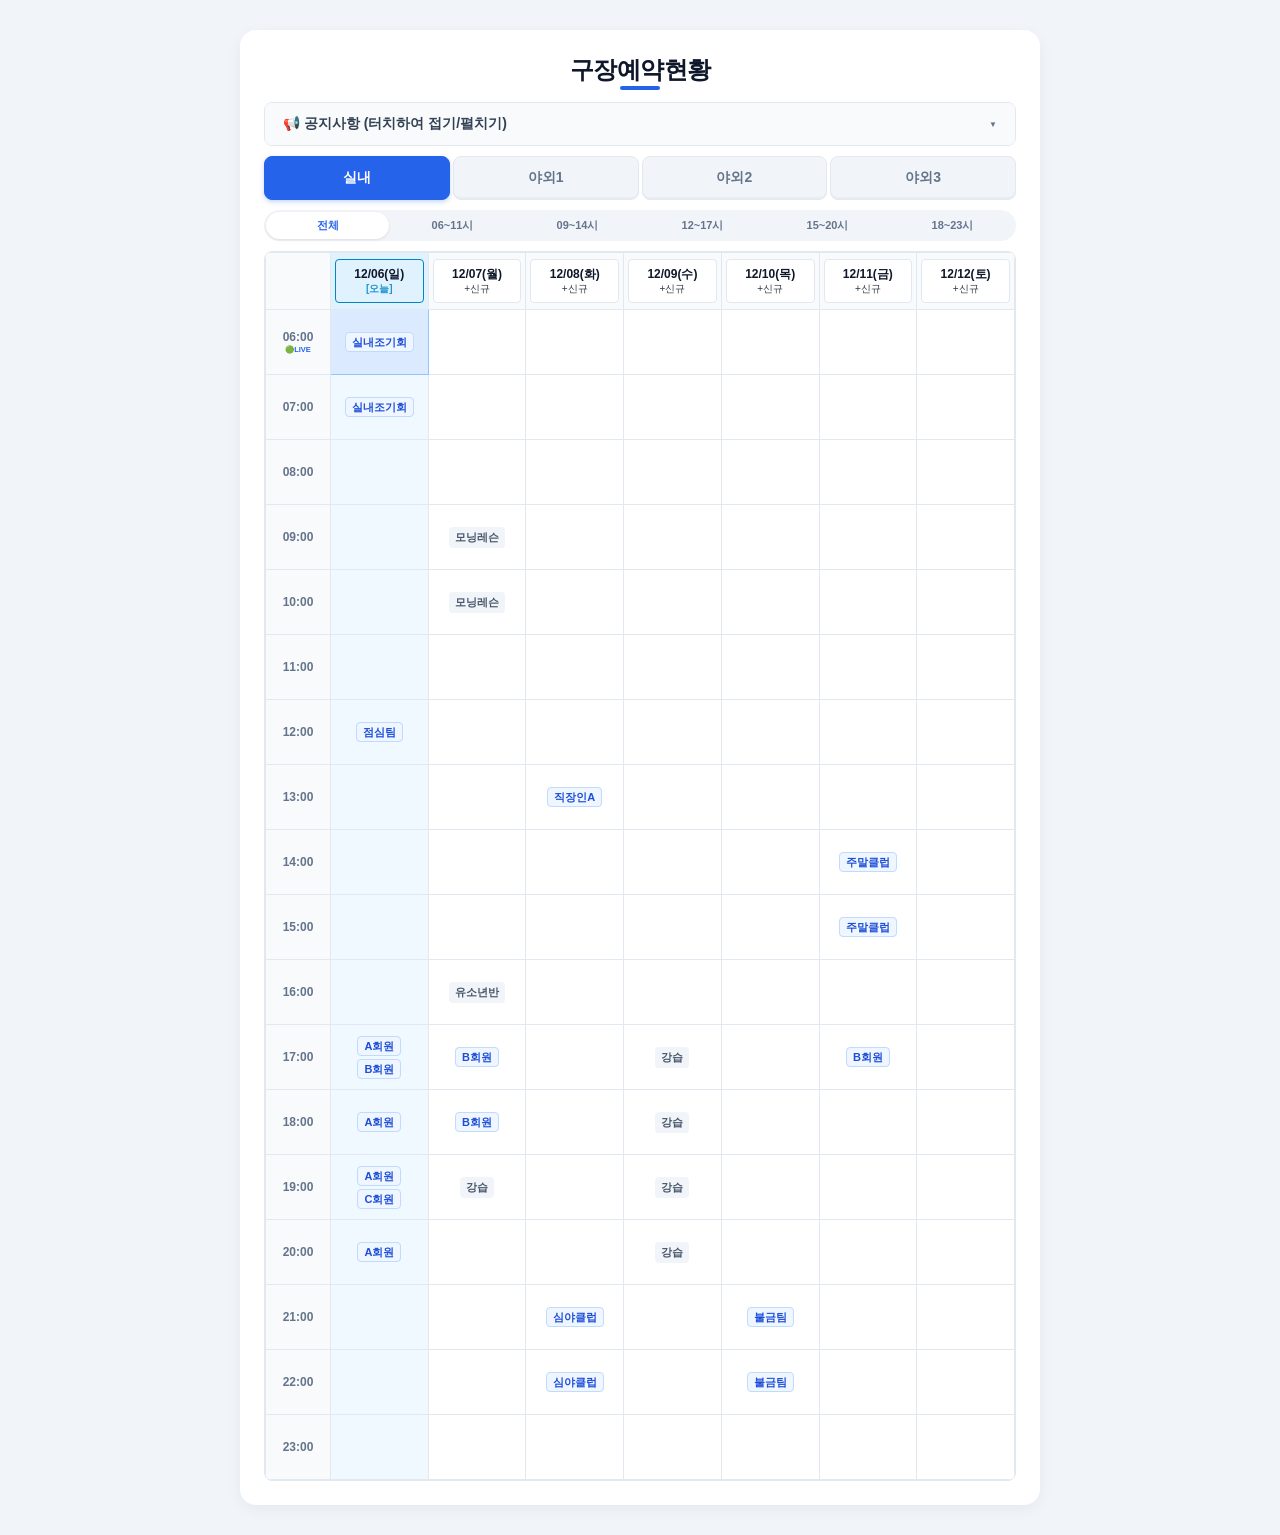
==== index.html @ 49411e83 "Rename padel.html to index.html" ====
<!DOCTYPE html>
<html lang="ko">
<head>
    <meta charset="UTF-8">
    <meta name="viewport" content="width=device-width, initial-scale=1.0, maximum-scale=1.0, user-scalable=no">
    <title>구장예약현황</title>
    <link rel="stylesheet" href="style.css">
</head>
<body>

<div class="container">
    <!-- HEADER -->
    <div class="header">
        <h1 class="main-title">구장예약현황</h1>
    </div>

    <!-- NOTICE ACCORDION -->
    <details class="notice-details">
        <summary class="notice-summary">
            📢 공지사항 (터치하여 접기/펼치기)
        </summary>
        <div class="notice-content">
            <strong>구장 이용 수칙 및 예약 안내</strong>
            <ul>
                <li>예약 취소 및 변경은 이용 1일 전까지만 가능합니다.</li>
                <li>구장 내 음식물 반입 및 취사는 엄격히 금지됩니다.</li>
                <li>원하는 요일 버튼을 터치하면 해당 요일의 신규 예약을 바로 신청할 수 있습니다.</li>
            </ul>
        </div>
    </details>

    <!-- STADIUM TABS -->
    <div class="tabs">
        <button class="tab-btn active">실내</button>
        <button class="tab-btn">야외1</button>
        <button class="tab-btn">야외2</button>
        <button class="tab-btn">야외3</button>
    </div>

    <!-- TIME FILTER BUTTONS (요청하신 5개 세분화 시간대) -->
    <div class="time-filter-container">
        <button class="filter-btn active" onclick="filterTime('all', this)">전체</button>
        <button class="filter-btn" onclick="filterTime('t06_11', this)">06~11시</button>
        <button class="filter-btn" onclick="filterTime('t09_14', this)">09~14시</button>
        <button class="filter-btn" onclick="filterTime('t12_17', this)">12~17시</button>
        <button class="filter-btn" onclick="filterTime('t15_20', this)">15~20시</button>
        <button class="filter-btn" onclick="filterTime('t18_23', this)">18~23시</button>
    </div>

    <!-- TIMETABLE -->
    <div class="timetable-container">
        <table class="timetable">
            <thead>
                <tr>
                    <th class="time-col"></th>
                    <th><button class="day-header-btn"></button></th>
                    <th><button class="day-header-btn"></button></th>
                    <th><button class="day-header-btn"></button></th>
                    <th><button class="day-header-btn"></button></th>
                    <th><button class="day-header-btn"></button></th>
                    <th><button class="day-header-btn"></button></th>
                    <th><button class="day-header-btn"></button></th>
                </tr>
            </thead>
            <tbody id="timetable-body">
            </tbody>
        </table>
    </div>
</div>

<!-- MODALS -->
<div id="modal-create" class="modal-overlay">
    <div class="modal-card create">
        <div class="modal-header">
            <div>
                <span class="modal-title">[신규 예약]</span>
                <span id="create-stadium-badge" class="selected-day-badge" style="background:#64748b;">실내</span>
                <span id="create-day-badge" class="selected-day-badge">07/29(수)</span>
            </div>
            <button class="close-btn" onclick="closeModal('modal-create')">&times;</button>
        </div>
        <div class="modal-body">
            <div class="form-grid">
                <label for="create-day">선택일자</label>
                <select id="create-day"></select>
                
                <label for="create-start">시작시간</label>
                <select id="create-start"></select>
                
                <label for="create-end">종료시간</label>
                <select id="create-end"></select>
                
                <label for="create-id">ID</label>
                <input type="tel" id="create-id" placeholder="전화번호 입력 (- 제외)">
                
                <label for="create-pw">PW</label>
                <div class="password-wrapper">
                    <input type="password" id="create-pw" placeholder="비밀번호 입력">
                    <button type="button" class="pw-toggle-btn" onclick="togglePasswordVisibility('create-pw', this)">👁️</button>
                </div>
            </div>

            <div class="agreement-box">
                <input type="checkbox" id="create-agree">
                <label for="create-agree">[필수] 구장 이용 수칙 및 개인정보 이용에 동의합니다.</label>
            </div>
        </div>
        <div class="modal-footer">
            <button class="btn btn-gray" onclick="closeModal('modal-create')">취소</button>
            <button class="btn btn-blue" onclick="submitCreate()">저장</button>
        </div>
    </div>
</div>

<div id="modal-edit" class="modal-overlay">
    <div class="modal-card edit">
        <div class="modal-header">
            <span class="modal-title">[예약 수정 / 삭제]</span>
            <button class="close-btn" onclick="closeModal('modal-edit')">&times;</button>
        </div>
        <div class="modal-body">
            <div class="form-grid">
                <label for="edit-start">시작시간</label>
                <select id="edit-start" disabled>
                    <option id="edit-start-opt">17:00</option>
                </select>
                <label for="edit-end">종료시간</label>
                <select id="edit-end">
                    <option>18:00</option><option>19:00</option><option>20:00</option>
                </select>
                <label for="edit-id">ID</label>
                <input type="text" id="edit-id" value="" readonly>
                <label for="edit-pw">PW</label>
                <div class="password-wrapper">
                    <input type="password" id="edit-pw" placeholder="비밀번호 확인">
                    <button type="button" class="pw-toggle-btn" onclick="togglePasswordVisibility('edit-pw', this)">👁️</button>
                </div>
            </div>
        </div>
        <div class="modal-footer">
            <button class="btn btn-gray" onclick="closeModal('modal-edit')">닫기</button>
            <button class="btn btn-gray-dark" onclick="submitDelete()">삭제</button>
            <button class="btn btn-red" onclick="submitEdit()">수정</button>
        </div>
    </div>
</div>

<div id="toast-message" class="toast">✓ 처리되었습니다.</div>

<script src="script.js"></script>
</body>
</html>
---- style.css ----
:root {
    --primary: #2563eb;
    --primary-light: #eff6ff;
    --primary-border: #bfdbfe;
    --danger: #ef4444;
    --danger-light: #fef2f2;
    --danger-border: #fecaca;
    --gray-bg: #f8fafc;
    --text-dark: #0f172a;
    --text-muted: #64748b;
    --border: #e2e8f0;
}

* { 
    box-sizing: border-box; 
    margin: 0; 
    padding: 0; 
    font-family: 'Pretendard', -apple-system, sans-serif; 
    -webkit-tap-highlight-color: transparent; 
}

body { 
    padding: 10px 4px; 
    background-color: #f1f5f9; 
    color: var(--text-dark); 
    display: flex;
    justify-content: center;
}

.container { 
    width: 100%;
    max-width: 400px; 
    margin: 0 auto; 
    background: white; 
    padding: 10px 6px; 
    border-radius: 12px; 
    box-shadow: 0 4px 15px rgba(0,0,0,0.05); 
    transition: max-width 0.3s ease, padding 0.3s ease;
}

/* HEADER */
.header { margin-bottom: 12px; text-align: center; }
.main-title { 
    display: inline-block; 
    font-size: 19px; 
    font-weight: 800; 
    color: var(--text-dark); 
    letter-spacing: -0.5px;
    position: relative;
    padding-bottom: 4px;
}
.main-title::after {
    content: '';
    position: absolute;
    bottom: 0; left: 50%;
    transform: translateX(-50%);
    width: 30px; height: 3px;
    background: var(--primary);
    border-radius: 2px;
}

/* NOTICE */
.notice-details { background: var(--gray-bg); border: 1px solid var(--border); border-radius: 8px; margin-bottom: 10px; overflow: hidden; }
.notice-summary { padding: 8px 10px; font-weight: 600; cursor: pointer; display: flex; align-items: center; justify-content: space-between; user-select: none; background: #f8fafc; color: #334155; font-size: 11.5px; }
.notice-summary::after { content: '▼'; font-size: 8px; color: var(--text-muted); transition: transform 0.2s; }
.notice-details[open] .notice-summary::after { transform: rotate(180deg); }
.notice-content { padding: 10px; background: #ffffff; font-size: 11px; line-height: 1.4; color: #475569; border-top: 1px solid var(--border); }
.notice-content ul { padding-left: 12px; margin-top: 2px; }

/* STADIUM TABS */
.tabs { display: flex; gap: 3px; margin-bottom: 10px; }
.tab-btn { 
    flex: 1; 
    padding: 7px 0; 
    border: 1px solid var(--border); 
    background: #f1f5f9; 
    font-weight: 700; 
    color: var(--text-muted); 
    cursor: pointer; 
    border-radius: 6px; 
    font-size: 11.5px; 
    text-align: center;
    box-shadow: inset 0 -2px 0 rgba(0,0,0,0.03);
    white-space: nowrap;
}
.tab-btn.active { 
    background: var(--primary); 
    color: white; 
    border-color: var(--primary);
    box-shadow: 0 2px 5px rgba(37, 99, 235, 0.25);
}

/* TIME FILTER BUTTONS (6개 버튼 세부 피팅) */
.time-filter-container {
    display: flex;
    gap: 2px;
    margin-bottom: 10px;
    background: #f1f5f9;
    padding: 2px;
    border-radius: 20px;
}
.filter-btn {
    flex: 1;
    padding: 4px 0;
    font-size: 8.5px;
    font-weight: 600;
    border: none;
    background: transparent;
    color: var(--text-muted);
    border-radius: 16px;
    cursor: pointer;
    transition: all 0.2s ease;
    white-space: nowrap;
    text-align: center;
}
.filter-btn.active {
    background: #ffffff;
    color: var(--primary);
    font-weight: 800;
    box-shadow: 0 1px 3px rgba(0,0,0,0.1);
}

/* TIMETABLE */
.timetable-container { width: 100%; overflow-x: auto; border: 1px solid var(--border); border-radius: 8px; -webkit-overflow-scrolling: touch; }
.timetable { width: 100%; table-layout: fixed; border-collapse: collapse; text-align: center; }
.timetable th, .timetable td { border: 1px solid var(--border); padding: 2px 0; font-size: 10px; word-break: break-all; }
.timetable th { background: #f8fafc; font-weight: 600; }

.timetable th.today-header {
    background-color: #e0f2fe !important;
}
.day-header-btn {
    display: block; width: 100%; padding: 3px 0; background: #ffffff; color: var(--text-dark); font-weight: 700; border-radius: 4px; border: 1px solid var(--border); cursor: pointer; font-size: 9.5px; line-height: 1.15; letter-spacing: -0.3px; overflow: hidden; white-space: nowrap; text-overflow: ellipsis;
}
.day-header-btn.today-btn {
    border-color: #0284c7;
    background: #e0f2fe;
}
.day-header-btn:active { background: var(--primary); color: white; }
.day-header-btn span { display: block; font-size: 8px; font-weight: normal; opacity: 0.85; margin-top: 1px; }

.time-col { width: 38px; background: #f8fafc; font-weight: 700; color: var(--text-muted); font-size: 9.5px !important; }

/* 오늘 열 3가지 상태별 스타일 */
.timetable td.today-past {
    background-color: #f1f5f9 !important;
    opacity: 0.65;
}
.timetable td.today-live {
    background-color: #dbeafe !important;
    border: 1px solid #93c5fd !important;
}
.timetable td.today-future {
    background-color: #f0f9ff !important;
}

.live-badge {
    display: block;
    font-size: 7.5px;
    color: #2563eb;
    font-weight: 800;
    margin-top: 1px;
}
.past-badge {
    display: block;
    font-size: 7px;
    color: #94a3b8;
    font-weight: 500;
    margin-top: 1px;
}

/* CELL CONTENT */
.cell-content { min-height: 36px; display: flex; flex-direction: column; gap: 2px; justify-content: center; align-items: center; }
.user-tag { background: var(--primary-light); color: #1d4ed8; border: 1px solid var(--primary-border); border-radius: 3px; padding: 1px 2px; font-size: 9px; font-weight: 600; cursor: pointer; line-height: 1.1; word-break: keep-all; max-width: 100%; overflow: hidden; text-overflow: ellipsis; white-space: nowrap; }
.lesson-tag { background: #f1f5f9; color: #475569; font-weight: 700; padding: 1px 2px; border-radius: 3px; font-size: 9px; }

/* MODAL & FORM */
.modal-overlay { position: fixed; top: 0; left: 0; right: 0; bottom: 0; background: rgba(15, 23, 42, 0.5); backdrop-filter: blur(2px); display: flex; align-items: center; justify-content: center; padding: 12px; z-index: 999; opacity: 0; visibility: hidden; transition: opacity 0.2s ease, visibility 0.2s ease; }
.modal-overlay.active { opacity: 1; visibility: visible; }
.modal-card { background: white; width: 100%; max-width: 350px; border-radius: 12px; box-shadow: 0 10px 25px rgba(0, 0, 0, 0.15); overflow: hidden; transform: translateY(10px); transition: transform 0.2s ease; }
.modal-overlay.active .modal-card { transform: translateY(0); }
.modal-card.create { border-top: 4px solid var(--primary); }
.modal-card.edit { border-top: 4px solid var(--danger); }
.modal-header { display: flex; align-items: center; justify-content: space-between; padding: 12px 14px; border-bottom: 1px solid var(--border); }
.modal-title { font-size: 14px; font-weight: 700; }
.modal-card.create .modal-title { color: var(--primary); }
.modal-card.edit .modal-title { color: var(--danger); }
.close-btn { background: none; border: none; font-size: 20px; color: var(--text-muted); cursor: pointer; line-height: 1; }
.modal-body { padding: 14px; }
.selected-day-badge { background: var(--primary); color: white; padding: 2px 5px; border-radius: 10px; font-size: 9.5px; font-weight: 600; margin-left: 2px; }

.form-grid { display: grid; grid-template-columns: 55px 1fr; gap: 8px; align-items: center; font-size: 12px; }
.form-grid label { font-weight: 600; color: #475569; }
.form-grid select, .form-grid input { padding: 6px 8px; border: 1px solid #cbd5e1; border-radius: 4px; outline: none; width: 100%; background: white; font-size: 12px; }

.password-wrapper { position: relative; display: flex; align-items: center; }
.password-wrapper input { padding-right: 30px; }
.pw-toggle-btn { position: absolute; right: 6px; background: none; border: none; cursor: pointer; font-size: 13px; opacity: 0.6; }

.agreement-box { display: flex; align-items: center; gap: 6px; margin-top: 12px; font-size: 10.5px; color: #64748b; border-top: 1px solid #f1f5f9; padding-top: 8px; }
.agreement-box input { cursor: pointer; }

.modal-footer { display: flex; justify-content: flex-end; gap: 6px; padding: 10px 14px; background: #f8fafc; border-top: 1px solid var(--border); }
.btn { padding: 6px 12px; border: none; border-radius: 4px; font-weight: 600; cursor: pointer; color: white; font-size: 12px; }
.btn-blue { background: var(--primary); }
.btn-red { background: var(--danger); }
.btn-gray { background: #cbd5e1; color: #334155; }
.btn-gray-dark { background: #64748b; }

.toast {
    position: fixed;
    top: 20px;
    left: 50%;
    transform: translateX(-50%) translateY(-100px);
    background: rgba(15, 23, 42, 0.92);
    color: white;
    padding: 10px 20px;
    border-radius: 20px;
    font-size: 12px;
    font-weight: 600;
    box-shadow: 0 4px 15px rgba(0,0,0,0.2);
    z-index: 9999;
    opacity: 0;
    transition: all 0.35s cubic-bezier(0.175, 0.885, 0.32, 1.275);
    white-space: nowrap;
}
.toast.show {
    transform: translateX(-50%) translateY(0);
    opacity: 1;
}

/* PC RESPONSIVE */
@media (min-width: 768px) {
    body { padding: 30px 20px; }
    .container { max-width: 800px; padding: 24px; border-radius: 16px; }
    .main-title { font-size: 24px; }
    .main-title::after { width: 40px; height: 4px; }
    .notice-summary { padding: 12px 18px; font-size: 14px; }
    .notice-content { padding: 14px 18px; font-size: 13px; }
    .tab-btn { padding: 12px 0; font-size: 14px; border-radius: 8px; }
    .filter-btn { padding: 6px 0; font-size: 11px; }
    .timetable th, .timetable td { padding: 6px 4px; }
    .day-header-btn { padding: 8px 0; font-size: 12px; letter-spacing: 0; }
    .day-header-btn span { font-size: 10px; }
    .time-col { width: 65px; font-size: 12px !important; }
    .cell-content { min-height: 52px; gap: 3px; }
    .user-tag, .lesson-tag { padding: 3px 6px; font-size: 11px; border-radius: 4px; }
    .modal-card { max-width: 420px; }
    .modal-title { font-size: 17px; }
    .form-grid { grid-template-columns: 75px 1fr; gap: 10px; font-size: 13px; }
    .btn { padding: 8px 16px; font-size: 13px; }
}
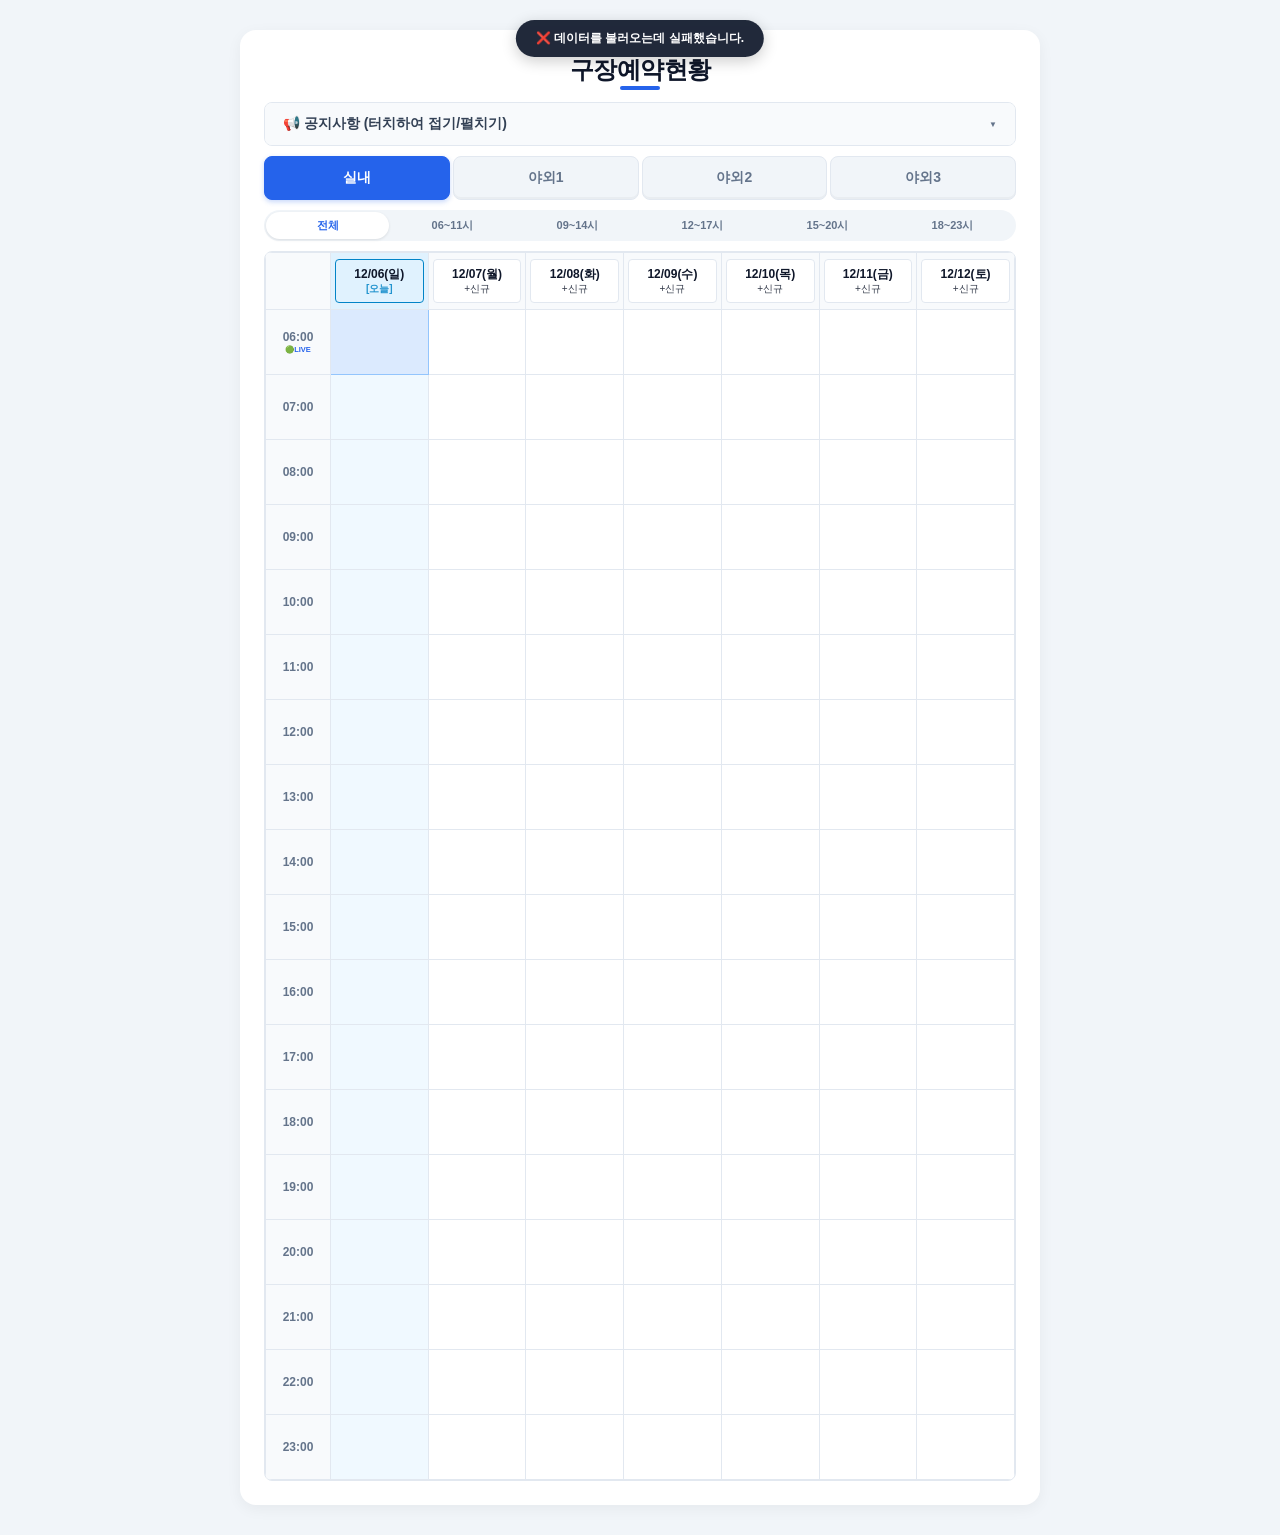
==== commit cad5229c: "Update index.html" ====
--- a/index.html
+++ b/index.html
@@ -20,6 +20,10 @@
             📢 공지사항 (터치하여 접기/펼치기)
         </summary>
         <div class="notice-content">
+            <!-- 🚀 구글 시트에서 실시간으로 불러오는 공지 영역 -->
+            <div id="notice-display-area" style="padding: 8px 12px; background: #e0f2fe; color: #0369a1; border-radius: 6px; font-weight: bold; margin-bottom: 10px;">
+                📢 공지사항을 불러오는 중...
+            </div>            
             <strong>구장 이용 수칙 및 예약 안내</strong>
             <ul>
                 <li>예약 취소 및 변경은 이용 1일 전까지만 가능합니다.</li>
